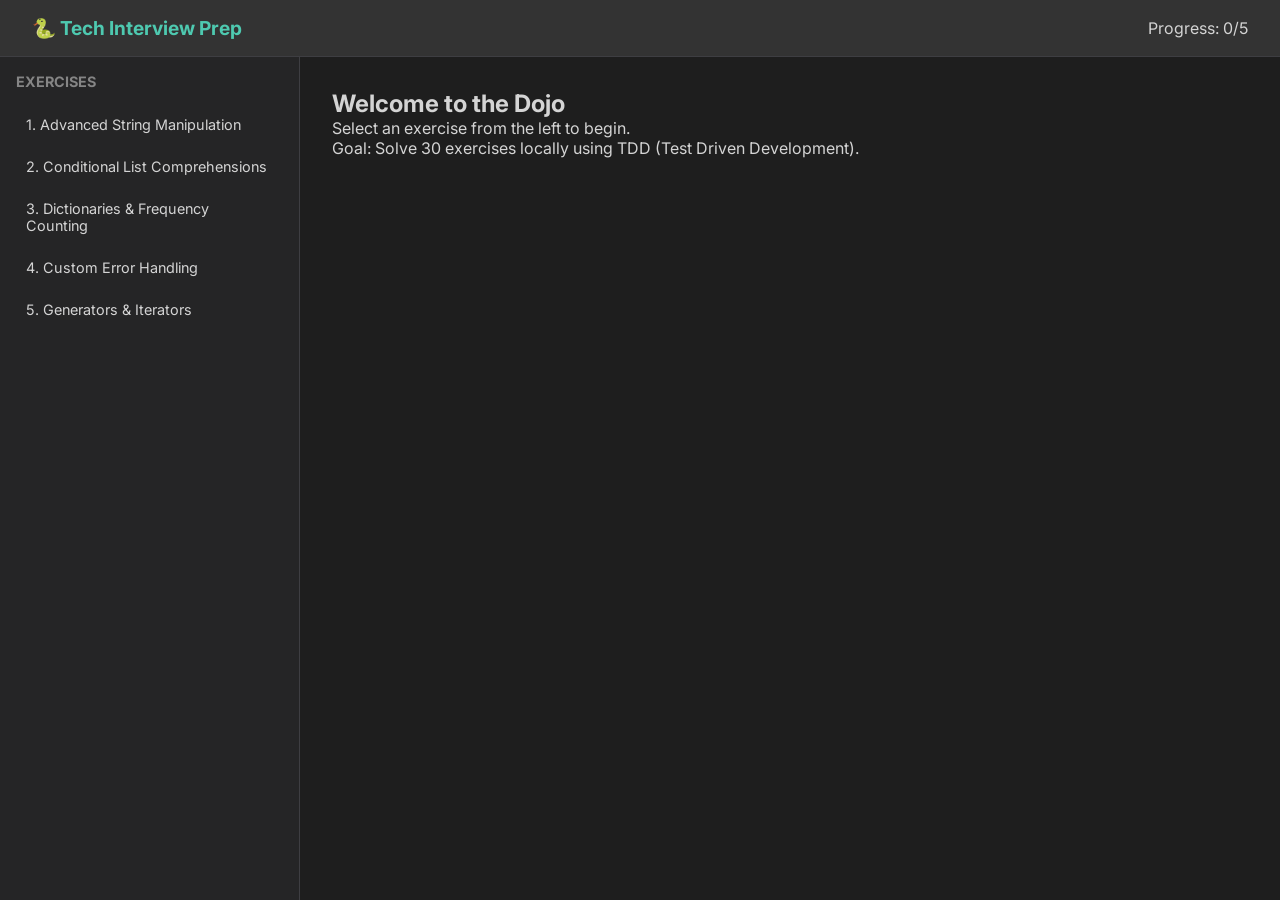
==== index.html @ a6ecaae4 "first excercise completed" ====
<!DOCTYPE html>
<html lang="en">

<head>
    <meta charset="UTF-8">
    <meta name="viewport" content="width=device-width, initial-scale=1.0">
    <title>Tech Interview Prep | Hiram's Dojo</title>
    <link rel="stylesheet" href="css/styles.css">
    <link
        href="https://fonts.googleapis.com/css2?family=JetBrains+Mono:wght@400;700&family=Inter:wght@400;600&display=swap"
        rel="stylesheet">
</head>

<body>

    <header>
        <div class="logo">🐍 Tech Interview Prep</div>
        <div class="progress-summary">
            Progress: <span id="global-progress">0/30</span>
        </div>
    </header>

    <main class="container">
        <!-- Sidebar: Exercise List -->
        <aside class="sidebar">
            <h3>Exercises</h3>
            <div id="exercise-list" class="exercise-list">
                <!-- Populated by JS -->
            </div>
        </aside>

        <!-- Main Content: Exercise Detail -->
        <section class="content-area">
            <div id="welcome-screen" class="active">
                <h1>Welcome to the Dojo</h1>
                <p>Select an exercise from the left to begin.</p>
                <p>Goal: Solve 30 exercises locally using TDD (Test Driven Development).</p>
            </div>

            <div id="exercise-detail" class="hidden">
                <div class="exercise-header">
                    <span class="badge" id="ex-category">Category</span>
                    <h2 id="ex-title">Exercise Title</h2>
                </div>

                <div class="description-box">
                    <h3>📝 Instructions</h3>
                    <p id="ex-description">Description here...</p>

                    <h3>💡 Hints</h3>
                    <ul id="ex-hints"></ul>
                </div>

                <div class="code-section">
                    <h3>🧪 Unit Tests (pytest)</h3>
                    <p>Copy this code into a file named <code>test_solution.py</code> in your local project folder.</p>
                    <div class="code-block-wrapper">
                        <button class="copy-btn" onclick="copyToClipboard('test-code')">Copy Tests</button>
                        <pre><code id="test-code"># Tests will appear here</code></pre>
                    </div>
                </div>

                <div class="solution-section">
                    <h3>✅ Your Final Solution</h3>
                    <p>Paste your final code here after passing all local tests to save your progress.</p>
                    <textarea id="user-solution" placeholder="# Paste your solution from main.py here..."></textarea>
                    <button class="save-btn" onclick="saveSolution()">Save Progress</button>
                    <span id="save-status" class="status-msg"></span>
                </div>
            </div>
        </section>
    </main>

    <script src="js/app.js"></script>
</body>

</html>
---- css/styles.css ----
:root {
    --bg-dark: #1e1e1e;
    --bg-sidebar: #252526;
    --accent: #007acc;
    --text-main: #d4d4d4;
    --text-muted: #858585;
    --border: #3e3e42;
    --success: #4ec9b0;
}

* {
    box-sizing: border-box;
    margin: 0;
    padding: 0;
}

body {
    font-family: 'Inter', sans-serif;
    background-color: var(--bg-dark);
    color: var(--text-main);
    height: 100vh;
    display: flex;
    flex-direction: column;
}

header {
    background-color: #333333;
    padding: 1rem 2rem;
    display: flex;
    justify-content: space-between;
    align-items: center;
    border-bottom: 1px solid var(--border);
}

.logo {
    font-weight: 700;
    font-size: 1.2rem;
    color: var(--success);
}

.container {
    display: flex;
    flex: 1;
    overflow: hidden;
}

/* Sidebar */
.sidebar {
    width: 300px;
    background-color: var(--bg-sidebar);
    border-right: 1px solid var(--border);
    overflow-y: auto;
    padding: 1rem;
}

.sidebar h3 {
    margin-bottom: 1rem;
    color: var(--text-muted);
    font-size: 0.9rem;
    text-transform: uppercase;
}

.exercise-item {
    padding: 10px;
    margin-bottom: 5px;
    cursor: pointer;
    border-radius: 4px;
    transition: background 0.2s;
    font-size: 0.9rem;
}

.exercise-item:hover {
    background-color: #2a2d2e;
}

.exercise-item.active {
    background-color: #37373d;
    border-left: 3px solid var(--accent);
}

.exercise-item.completed {
    color: var(--success);
}

.exercise-item.completed::after {
    content: ' ✓';
    float: right;
}

/* Content Area */
.content-area {
    flex: 1;
    padding: 2rem;
    overflow-y: auto;
}

.hidden {
    display: none;
}

.exercise-header {
    margin-bottom: 2rem;
}

.badge {
    background-color: var(--accent);
    color: white;
    padding: 4px 8px;
    border-radius: 4px;
    font-size: 0.8rem;
    text-transform: uppercase;
}

h2 {
    margin-top: 10px;
    font-size: 1.8rem;
}

.description-box {
    background-color: #2d2d30;
    padding: 1.5rem;
    border-radius: 8px;
    margin-bottom: 2rem;
    line-height: 1.6;
}

.code-section {
    margin-bottom: 2rem;
}

.code-block-wrapper {
    position: relative;
    background-color: #1e1e1e;
    border: 1px solid var(--border);
    border-radius: 4px;
    padding: 1rem;
    margin-top: 10px;
}

pre {
    font-family: 'JetBrains Mono', monospace;
    white-space: pre-wrap;
    color: #9cdcfe;
}

.copy-btn {
    position: absolute;
    top: 10px;
    right: 10px;
    background-color: #3c3c3c;
    border: 1px solid var(--border);
    color: white;
    padding: 5px 10px;
    cursor: pointer;
    font-size: 0.8rem;
    border-radius: 4px;
}

.copy-btn:hover {
    background-color: #4c4c4c;
}

/* Solution Input */
textarea {
    width: 100%;
    height: 200px;
    background-color: #1e1e1e;
    color: #d4d4d4;
    border: 1px solid var(--border);
    padding: 1rem;
    font-family: 'JetBrains Mono', monospace;
    resize: vertical;
    margin-top: 10px;
}

.save-btn {
    margin-top: 10px;
    background-color: var(--success);
    color: #1e1e1e;
    border: none;
    padding: 10px 20px;
    font-weight: bold;
    cursor: pointer;
    border-radius: 4px;
}

.save-btn:hover {
    opacity: 0.9;
}

.status-msg {
    margin-left: 10px;
    font-size: 0.9rem;
}
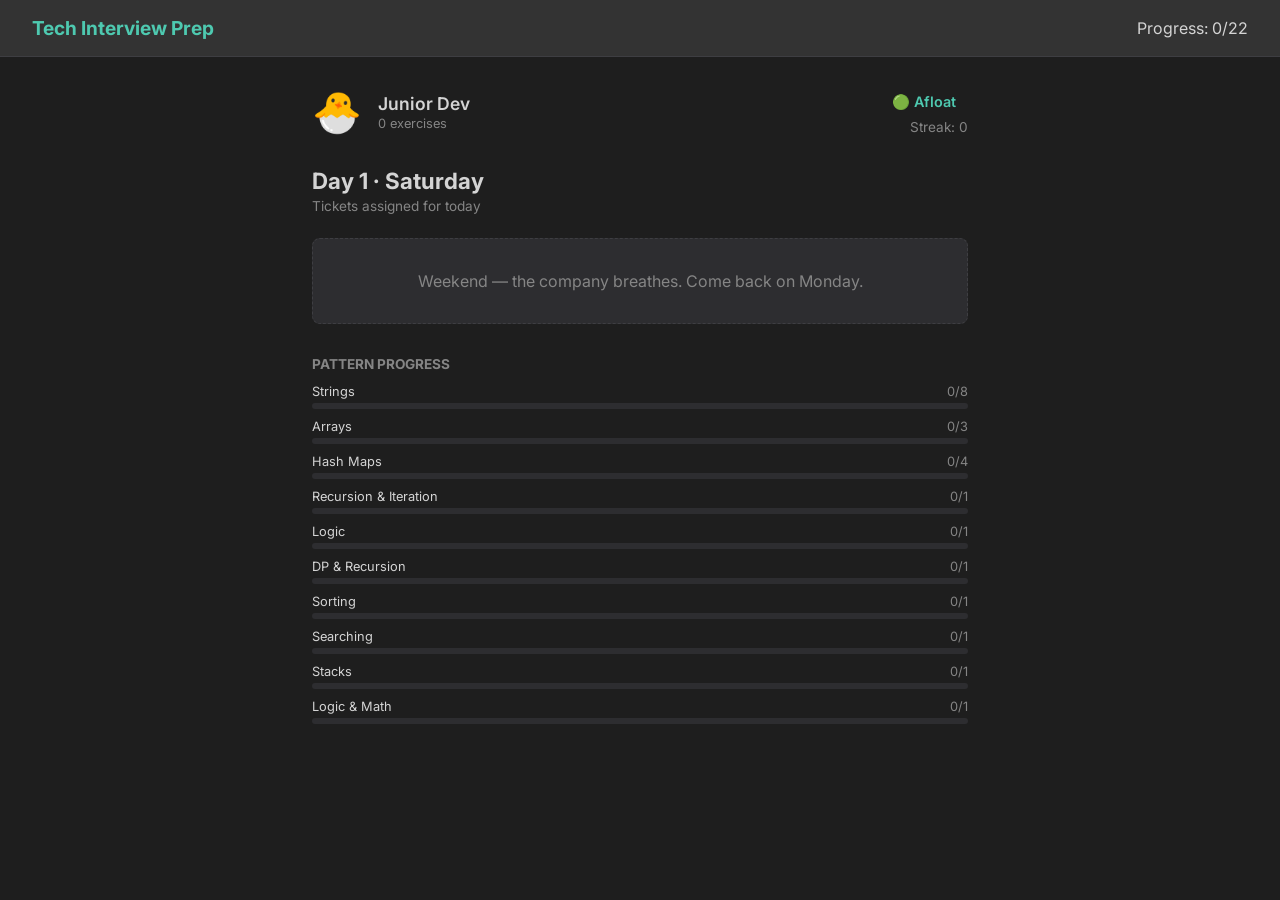
==== commit 1de9546d: "ahora es un trabajo" ====
--- a/index.html
+++ b/index.html
@@ -1,77 +1,121 @@
 <!DOCTYPE html>
 <html lang="en">
-
 <head>
     <meta charset="UTF-8">
     <meta name="viewport" content="width=device-width, initial-scale=1.0">
     <title>Tech Interview Prep | Hiram's Dojo</title>
     <link rel="stylesheet" href="css/styles.css">
-    <link
-        href="https://fonts.googleapis.com/css2?family=JetBrains+Mono:wght@400;700&family=Inter:wght@400;600&display=swap"
-        rel="stylesheet">
+    <link href="https://fonts.googleapis.com/css2?family=JetBrains+Mono:wght@400;700&family=Inter:wght@400;600&display=swap" rel="stylesheet">
 </head>
-
 <body>
 
     <header>
-        <div class="logo">🐍 Tech Interview Prep</div>
-        <div class="progress-summary">
-            Progress: <span id="global-progress">0/30</span>
+        <div class="logo">Tech Interview Prep</div>
+        <div class="header-right">
+            <div class="timer-display" id="timer-display" style="display:none">
+                <span class="timer-label">Timer</span>
+                <span id="timer-countdown">20:00</span>
+            </div>
+            <div class="progress-summary">
+                Progress: <span id="global-progress">0/22</span>
+            </div>
         </div>
     </header>
 
     <main class="container">
-        <!-- Sidebar: Exercise List -->
-        <aside class="sidebar">
-            <h3>Exercises</h3>
-            <div id="exercise-list" class="exercise-list">
-                <!-- Populated by JS -->
-            </div>
-        </aside>
-
-        <!-- Main Content: Exercise Detail -->
-        <section class="content-area">
-            <div id="welcome-screen" class="active">
-                <h1>Welcome to the Dojo</h1>
-                <p>Select an exercise from the left to begin.</p>
-                <p>Goal: Solve 30 exercises locally using TDD (Test Driven Development).</p>
+        <!-- Dashboard -->
+        <div id="dashboard" class="content-area hidden">
+            <div class="dashboard-top">
+                <div class="player-card">
+                    <span class="avatar-emoji" id="avatar-emoji"></span>
+                    <div class="player-info">
+                        <div class="player-title" id="player-title"></div>
+                        <div class="player-meta" id="player-exercises"></div>
+                    </div>
+                </div>
+                <div class="company-card">
+                    <div class="status-badge" id="company-status"></div>
+                    <div class="streak-display">Streak: <span id="streak-count">0</span></div>
+                </div>
             </div>
 
-            <div id="exercise-detail" class="hidden">
-                <div class="exercise-header">
+            <div class="day-section">
+                <h2>Day <span id="day-number">1</span> &middot; <span id="day-name">Monday</span></h2>
+                <p class="day-subtitle">Tickets assigned for today</p>
+            </div>
+
+            <div id="tickets-container"></div>
+
+            <div class="patterns-section">
+                <h3>Pattern Progress</h3>
+                <div id="pattern-progress"></div>
+            </div>
+        </div>
+
+        <!-- Welcome (hidden by default now) -->
+        <div id="welcome-screen" class="content-area hidden">
+            <h1>Welcome to the Dojo</h1>
+            <p>Select an exercise from the left to begin.</p>
+            <p>Complete all Entry exercises to unlock Junior, and all Junior to unlock Mid.</p>
+            <p class="goal">Goal: Write every solution by hand. No AI, no autocomplete.</p>
+        </div>
+
+        <!-- Exercise Detail -->
+        <div id="exercise-detail" class="content-area hidden">
+            <div class="exercise-header">
+                <div class="badge-row">
                     <span class="badge" id="ex-category">Category</span>
-                    <h2 id="ex-title">Exercise Title</h2>
+                    <span class="difficulty" id="ex-difficulty"></span>
+                    <span class="ticket-type-badge" id="ex-ticket-type"></span>
+                    <span class="ticket-id-badge" id="ex-ticket-id"></span>
                 </div>
-
-                <div class="description-box">
-                    <h3>📝 Instructions</h3>
-                    <p id="ex-description">Description here...</p>
-
-                    <h3>💡 Hints</h3>
-                    <ul id="ex-hints"></ul>
-                </div>
-
-                <div class="code-section">
-                    <h3>🧪 Unit Tests (pytest)</h3>
-                    <p>Copy this code into a file named <code>test_solution.py</code> in your local project folder.</p>
-                    <div class="code-block-wrapper">
-                        <button class="copy-btn" onclick="copyToClipboard('test-code')">Copy Tests</button>
-                        <pre><code id="test-code"># Tests will appear here</code></pre>
-                    </div>
-                </div>
-
-                <div class="solution-section">
-                    <h3>✅ Your Final Solution</h3>
-                    <p>Paste your final code here after passing all local tests to save your progress.</p>
-                    <textarea id="user-solution" placeholder="# Paste your solution from main.py here..."></textarea>
-                    <button class="save-btn" onclick="saveSolution()">Save Progress</button>
-                    <span id="save-status" class="status-msg"></span>
+                <h2 id="ex-title">Exercise Title</h2>
+                <div class="exercise-controls">
+                    <button id="whiteboard-toggle" class="ctrl-btn">Whiteboard Mode</button>
+                    <button id="timer-toggle" class="ctrl-btn">Start Timer</button>
+                    <button id="back-to-dashboard" class="ctrl-btn back-btn">&larr; Back to Dashboard</button>
                 </div>
             </div>
-        </section>
+
+            <div class="description-box">
+                <h3>Ticket Context</h3>
+                <p id="ex-description">Description here...</p>
+
+                <h3>Hints</h3>
+                <ul id="ex-hints"></ul>
+                <button id="reveal-hint-btn" class="hint-btn">Reveal Next Hint</button>
+            </div>
+
+            <div class="code-section" id="test-code-section">
+                <h3>Unit Tests (pytest)</h3>
+                <p>Copy this code into <code>test_solution.py</code>, then run <code>python -m pytest</code> to test your solution.</p>
+                <div class="code-block-wrapper">
+                    <button id="copy-btn" class="copy-btn">Copy Tests</button>
+                    <pre><code id="test-code"># Tests will appear here</code></pre>
+                </div>
+            </div>
+
+            <div class="solution-section">
+                <h3>Your Solution</h3>
+                <textarea id="user-solution" placeholder="Write your Python solution here..."></textarea>
+                <div class="save-row">
+                    <button id="save-btn" class="save-btn">Save Progress</button>
+                    <span id="save-status" class="status-msg"></span>
+                    <button id="show-reference-btn" class="ref-btn hidden">Show Reference Solution</button>
+                </div>
+            </div>
+
+            <div id="model-solution-section" class="model-solution hidden">
+                <h3>Reference Solution</h3>
+                <pre><code id="model-solution-content"></code></pre>
+            </div>
+        </div>
     </main>
 
+    <script src="js/state.js"></script>
+    <script src="js/data.js"></script>
+    <script src="js/scheduler.js"></script>
+    <script src="js/dashboard.js"></script>
     <script src="js/app.js"></script>
 </body>
-
-</html>+</html>
--- a/css/styles.css
+++ b/css/styles.css
@@ -6,6 +6,11 @@
     --text-muted: #858585;
     --border: #3e3e42;
     --success: #4ec9b0;
+    --orange: #ce9178;
+    --gold: #d4a017;
+    --red: #f44747;
+    --yellow: #d4a017;
+    --green: #4ec9b0;
 }
 
 * {
@@ -30,6 +35,7 @@
     justify-content: space-between;
     align-items: center;
     border-bottom: 1px solid var(--border);
+    flex-shrink: 0;
 }
 
 .logo {
@@ -38,94 +44,501 @@
     color: var(--success);
 }
 
+.header-right {
+    display: flex;
+    align-items: center;
+    gap: 1.5rem;
+}
+
+.timer-display {
+    background: #2d2d30;
+    padding: 6px 14px;
+    border-radius: 4px;
+    font-family: 'JetBrains Mono', monospace;
+    font-size: 1rem;
+    border: 1px solid var(--border);
+}
+
+.timer-display.expired {
+    border-color: var(--red);
+    color: var(--red);
+    animation: pulse 1s infinite;
+}
+
+@keyframes pulse {
+    50% { opacity: 0.6; }
+}
+
+.timer-label {
+    color: var(--text-muted);
+    margin-right: 6px;
+}
+
 .container {
     display: flex;
     flex: 1;
     overflow: hidden;
 }
 
-/* Sidebar */
-.sidebar {
-    width: 300px;
-    background-color: var(--bg-sidebar);
-    border-right: 1px solid var(--border);
-    overflow-y: auto;
-    padding: 1rem;
-}
-
-.sidebar h3 {
-    margin-bottom: 1rem;
-    color: var(--text-muted);
-    font-size: 0.9rem;
-    text-transform: uppercase;
-}
-
-.exercise-item {
-    padding: 10px;
-    margin-bottom: 5px;
-    cursor: pointer;
-    border-radius: 4px;
-    transition: background 0.2s;
-    font-size: 0.9rem;
-}
-
-.exercise-item:hover {
-    background-color: #2a2d2e;
-}
-
-.exercise-item.active {
-    background-color: #37373d;
-    border-left: 3px solid var(--accent);
-}
-
-.exercise-item.completed {
-    color: var(--success);
-}
-
-.exercise-item.completed::after {
-    content: ' ✓';
-    float: right;
-}
-
-/* Content Area */
+/* ===== CONTENT AREA ===== */
 .content-area {
     flex: 1;
     padding: 2rem;
     overflow-y: auto;
+    width: 100%;
 }
 
 .hidden {
-    display: none;
-}
-
+    display: none !important;
+}
+
+/* ===== DASHBOARD ===== */
+#dashboard {
+    max-width: 720px;
+    margin: 0 auto;
+}
+
+.dashboard-top {
+    display: flex;
+    justify-content: space-between;
+    align-items: center;
+    gap: 1rem;
+    margin-bottom: 2rem;
+    flex-wrap: wrap;
+}
+
+.player-card {
+    display: flex;
+    align-items: center;
+    gap: 1rem;
+}
+
+.avatar-emoji {
+    font-size: 2.5rem;
+    line-height: 1;
+}
+
+.player-title {
+    font-weight: 600;
+    font-size: 1.1rem;
+}
+
+.player-meta {
+    font-size: 0.8rem;
+    color: var(--text-muted);
+    margin-top: 2px;
+}
+
+.company-card {
+    text-align: right;
+}
+
+.status-badge {
+    font-size: 0.9rem;
+    font-weight: 600;
+    padding: 4px 12px;
+    border-radius: 4px;
+}
+
+.status-badge.status-afloat { color: var(--green); }
+.status-badge.status-risk { color: var(--yellow); }
+.status-badge.status-crisis { color: var(--red); }
+
+.streak-display {
+    font-size: 0.85rem;
+    color: var(--text-muted);
+    margin-top: 4px;
+}
+
+.day-section {
+    margin-bottom: 1.5rem;
+}
+
+.day-section h2 {
+    font-size: 1.4rem;
+    margin: 0;
+}
+
+.day-subtitle {
+    font-size: 0.85rem;
+    color: var(--text-muted);
+    margin-top: 4px;
+}
+
+/* ===== TICKET CARDS ===== */
+#tickets-container {
+    display: flex;
+    flex-direction: column;
+    gap: 1rem;
+    margin-bottom: 2rem;
+}
+
+.ticket-card {
+    background: #2d2d30;
+    border: 1px solid var(--border);
+    border-radius: 8px;
+    padding: 1.25rem;
+    transition: border-color 0.15s;
+}
+
+.ticket-card:hover {
+    border-color: #555;
+}
+
+.ticket-card.completed {
+    opacity: 0.6;
+    border-color: var(--green);
+}
+
+.ticket-header {
+    display: flex;
+    align-items: center;
+    gap: 10px;
+    margin-bottom: 8px;
+}
+
+.ticket-id {
+    font-family: 'JetBrains Mono', monospace;
+    font-size: 0.75rem;
+    color: var(--text-muted);
+    background: #1e1e1e;
+    padding: 2px 8px;
+    border-radius: 3px;
+}
+
+.ticket-type {
+    font-size: 0.7rem;
+    font-weight: 600;
+    text-transform: uppercase;
+    padding: 2px 8px;
+    border-radius: 3px;
+}
+
+.ticket-type.review {
+    background: rgba(78, 201, 176, 0.2);
+    color: var(--success);
+}
+
+.ticket-type.new {
+    background: rgba(0, 122, 204, 0.2);
+    color: var(--accent);
+}
+
+.ticket-estimate {
+    font-size: 0.75rem;
+    color: var(--text-muted);
+    margin-left: auto;
+}
+
+.ticket-title {
+    font-size: 1.1rem;
+    margin-bottom: 6px;
+}
+
+.ticket-context {
+    font-size: 0.85rem;
+    color: var(--text-muted);
+    line-height: 1.5;
+    margin-bottom: 12px;
+}
+
+.ticket-meta {
+    display: flex;
+    align-items: center;
+    gap: 8px;
+    margin-bottom: 12px;
+}
+
+.pattern-badge {
+    font-size: 0.7rem;
+    background: #1e1e1e;
+    border: 1px solid var(--border);
+    padding: 2px 8px;
+    border-radius: 3px;
+    color: var(--text-muted);
+    font-family: 'JetBrains Mono', monospace;
+}
+
+.ticket-status {
+    font-size: 0.75rem;
+    font-weight: 600;
+}
+
+.ticket-status.pending { color: var(--text-muted); }
+.ticket-status.done { color: var(--success); }
+
+.start-ticket-btn {
+    background: var(--accent);
+    color: white;
+    border: none;
+    padding: 8px 20px;
+    border-radius: 4px;
+    font-weight: 600;
+    font-size: 0.85rem;
+    cursor: pointer;
+    transition: opacity 0.15s;
+}
+
+.start-ticket-btn:hover {
+    opacity: 0.9;
+}
+
+.start-ticket-btn:disabled {
+    background: #3c3c3c;
+    color: var(--text-muted);
+    cursor: default;
+    opacity: 1;
+}
+
+/* ===== PATTERN PROGRESS ===== */
+.patterns-section {
+    margin-top: 1.5rem;
+}
+
+.patterns-section h3 {
+    font-size: 0.85rem;
+    color: var(--text-muted);
+    text-transform: uppercase;
+    margin-bottom: 12px;
+}
+
+.pattern-bar {
+    margin-bottom: 10px;
+}
+
+.pattern-row {
+    display: flex;
+    justify-content: space-between;
+    font-size: 0.8rem;
+    margin-bottom: 4px;
+}
+
+.pattern-name {
+    color: var(--text-main);
+}
+
+.pattern-count {
+    color: var(--text-muted);
+}
+
+.pattern-track {
+    height: 6px;
+    background: #2d2d30;
+    border-radius: 3px;
+    overflow: hidden;
+}
+
+.pattern-fill {
+    height: 100%;
+    background: var(--accent);
+    border-radius: 3px;
+    transition: width 0.3s;
+}
+
+/* ===== WEEKEND / EMPTY ===== */
+.weekend-msg {
+    text-align: center;
+    padding: 2rem;
+    color: var(--text-muted);
+    font-size: 1rem;
+    background: #2d2d30;
+    border-radius: 8px;
+    border: 1px dashed var(--border);
+}
+
+/* ===== WELCOME ===== */
+#welcome-screen h1 {
+    font-size: 2rem;
+    margin-bottom: 1rem;
+    color: var(--success);
+}
+
+#welcome-screen p {
+    font-size: 1rem;
+    margin-bottom: 0.5rem;
+    line-height: 1.6;
+}
+
+#welcome-screen .goal {
+    color: var(--orange);
+    font-style: italic;
+    margin-top: 1rem;
+}
+
+/* ===== EXERCISE HEADER ===== */
 .exercise-header {
-    margin-bottom: 2rem;
+    margin-bottom: 1.5rem;
+}
+
+.badge-row {
+    display: flex;
+    align-items: center;
+    gap: 8px;
+    flex-wrap: wrap;
 }
 
 .badge {
     background-color: var(--accent);
     color: white;
-    padding: 4px 8px;
-    border-radius: 4px;
+    padding: 4px 10px;
+    border-radius: 4px;
+    font-size: 0.75rem;
+    text-transform: uppercase;
+    font-weight: 600;
+}
+
+.ticket-type-badge {
+    font-size: 0.7rem;
+    font-weight: 600;
+    text-transform: uppercase;
+    padding: 3px 8px;
+    border-radius: 3px;
+}
+
+.ticket-type-badge.review {
+    background: rgba(78, 201, 176, 0.2);
+    color: var(--success);
+}
+
+.ticket-type-badge.new {
+    background: rgba(0, 122, 204, 0.2);
+    color: var(--accent);
+}
+
+.ticket-id-badge {
+    font-family: 'JetBrains Mono', monospace;
+    font-size: 0.7rem;
+    background: #1e1e1e;
+    border: 1px solid var(--border);
+    padding: 3px 8px;
+    border-radius: 3px;
+    color: var(--text-muted);
+}
+
+.difficulty {
     font-size: 0.8rem;
-    text-transform: uppercase;
-}
+    padding: 3px 8px;
+    border-radius: 4px;
+}
+
+.difficulty.level-entry { color: var(--success); }
+.difficulty.level-junior { color: var(--accent); }
+.difficulty.level-mid { color: var(--orange); }
 
 h2 {
     margin-top: 10px;
-    font-size: 1.8rem;
-}
-
+    font-size: 1.6rem;
+}
+
+.exercise-controls {
+    display: flex;
+    gap: 8px;
+    margin-top: 12px;
+    flex-wrap: wrap;
+}
+
+.ctrl-btn {
+    background: #3c3c3c;
+    border: 1px solid var(--border);
+    color: var(--text-main);
+    padding: 6px 14px;
+    cursor: pointer;
+    font-size: 0.8rem;
+    border-radius: 4px;
+    transition: background 0.15s;
+}
+
+.ctrl-btn:hover {
+    background: #4c4c4c;
+}
+
+.ctrl-btn.active {
+    background: #c94c4c;
+    border-color: var(--red);
+}
+
+.back-btn {
+    margin-left: auto;
+    background: transparent;
+    border-color: var(--text-muted);
+    color: var(--text-muted);
+}
+
+.back-btn:hover {
+    background: #2d2d30;
+    color: var(--text-main);
+}
+
+/* ===== DESCRIPTION BOX ===== */
 .description-box {
     background-color: #2d2d30;
     padding: 1.5rem;
     border-radius: 8px;
-    margin-bottom: 2rem;
+    margin-bottom: 1.5rem;
     line-height: 1.6;
 }
 
+.description-box h3 {
+    color: var(--text-muted);
+    font-size: 0.85rem;
+    text-transform: uppercase;
+    margin-bottom: 8px;
+    margin-top: 16px;
+}
+
+.description-box h3:first-child {
+    margin-top: 0;
+}
+
+.description-box ul {
+    padding-left: 1.2rem;
+}
+
+.description-box ul li {
+    margin-bottom: 4px;
+    font-size: 0.9rem;
+}
+
+.hint-btn {
+    display: none;
+    margin-top: 8px;
+    background: transparent;
+    border: 1px dashed var(--border);
+    color: var(--accent);
+    padding: 6px 14px;
+    cursor: pointer;
+    font-size: 0.8rem;
+    border-radius: 4px;
+}
+
+.hint-btn:hover {
+    background: rgba(0, 122, 204, 0.1);
+}
+
+/* ===== CODE SECTION ===== */
 .code-section {
-    margin-bottom: 2rem;
+    margin-bottom: 1.5rem;
+}
+
+.code-section h3 {
+    color: var(--text-muted);
+    font-size: 0.85rem;
+    text-transform: uppercase;
+    margin-bottom: 8px;
+}
+
+.code-section p {
+    font-size: 0.85rem;
+    color: var(--text-muted);
+    margin-bottom: 8px;
+}
+
+.code-section code {
+    background: #2d2d30;
+    padding: 2px 6px;
+    border-radius: 3px;
+    font-family: 'JetBrains Mono', monospace;
+    font-size: 0.85rem;
 }
 
 .code-block-wrapper {
@@ -134,13 +547,14 @@
     border: 1px solid var(--border);
     border-radius: 4px;
     padding: 1rem;
-    margin-top: 10px;
 }
 
 pre {
     font-family: 'JetBrains Mono', monospace;
     white-space: pre-wrap;
     color: #9cdcfe;
+    font-size: 0.85rem;
+    line-height: 1.5;
 }
 
 .copy-btn {
@@ -152,7 +566,7 @@
     color: white;
     padding: 5px 10px;
     cursor: pointer;
-    font-size: 0.8rem;
+    font-size: 0.75rem;
     border-radius: 4px;
 }
 
@@ -160,28 +574,56 @@
     background-color: #4c4c4c;
 }
 
-/* Solution Input */
+/* ===== SOLUTION ===== */
+.solution-section {
+    margin-bottom: 1.5rem;
+}
+
+.solution-section h3 {
+    color: var(--text-muted);
+    font-size: 0.85rem;
+    text-transform: uppercase;
+    margin-bottom: 8px;
+}
+
 textarea {
     width: 100%;
-    height: 200px;
+    min-height: 220px;
     background-color: #1e1e1e;
     color: #d4d4d4;
     border: 1px solid var(--border);
     padding: 1rem;
     font-family: 'JetBrains Mono', monospace;
+    font-size: 0.85rem;
+    line-height: 1.5;
     resize: vertical;
+    border-radius: 4px;
+    outline: none;
+    transition: border-color 0.15s;
+}
+
+textarea:focus {
+    border-color: var(--accent);
+}
+
+.save-row {
+    display: flex;
+    align-items: center;
+    gap: 12px;
     margin-top: 10px;
+    flex-wrap: wrap;
 }
 
 .save-btn {
-    margin-top: 10px;
     background-color: var(--success);
     color: #1e1e1e;
     border: none;
-    padding: 10px 20px;
-    font-weight: bold;
+    padding: 10px 24px;
+    font-weight: 600;
     cursor: pointer;
     border-radius: 4px;
+    font-size: 0.85rem;
+    transition: opacity 0.15s;
 }
 
 .save-btn:hover {
@@ -189,6 +631,62 @@
 }
 
 .status-msg {
-    margin-left: 10px;
-    font-size: 0.9rem;
-}+    font-size: 0.85rem;
+    color: var(--success);
+}
+
+.ref-btn {
+    background: transparent;
+    border: 1px dashed var(--gold);
+    color: var(--gold);
+    padding: 8px 16px;
+    cursor: pointer;
+    font-size: 0.8rem;
+    border-radius: 4px;
+}
+
+.ref-btn:hover {
+    background: rgba(212, 160, 23, 0.1);
+}
+
+/* ===== MODEL SOLUTION ===== */
+.model-solution {
+    background-color: #2d2d30;
+    padding: 1.5rem;
+    border-radius: 8px;
+    border-left: 3px solid var(--gold);
+    margin-bottom: 1.5rem;
+}
+
+.model-solution h3 {
+    color: var(--gold);
+    font-size: 0.85rem;
+    text-transform: uppercase;
+    margin-bottom: 10px;
+}
+
+.model-solution pre {
+    background: #1e1e1e;
+    padding: 1rem;
+    border-radius: 4px;
+    border: 1px solid var(--border);
+}
+
+.model-solution code {
+    color: #ce9178;
+}
+
+/* ===== WHITEBOARD ===== */
+#exercise-detail.whiteboard #test-code-section {
+    display: none;
+}
+
+#exercise-detail.whiteboard textarea {
+    min-height: 350px;
+    background-color: #1a1a1a;
+    border-color: #555;
+}
+
+#exercise-detail.whiteboard .description-box {
+    border: 1px solid #555;
+}
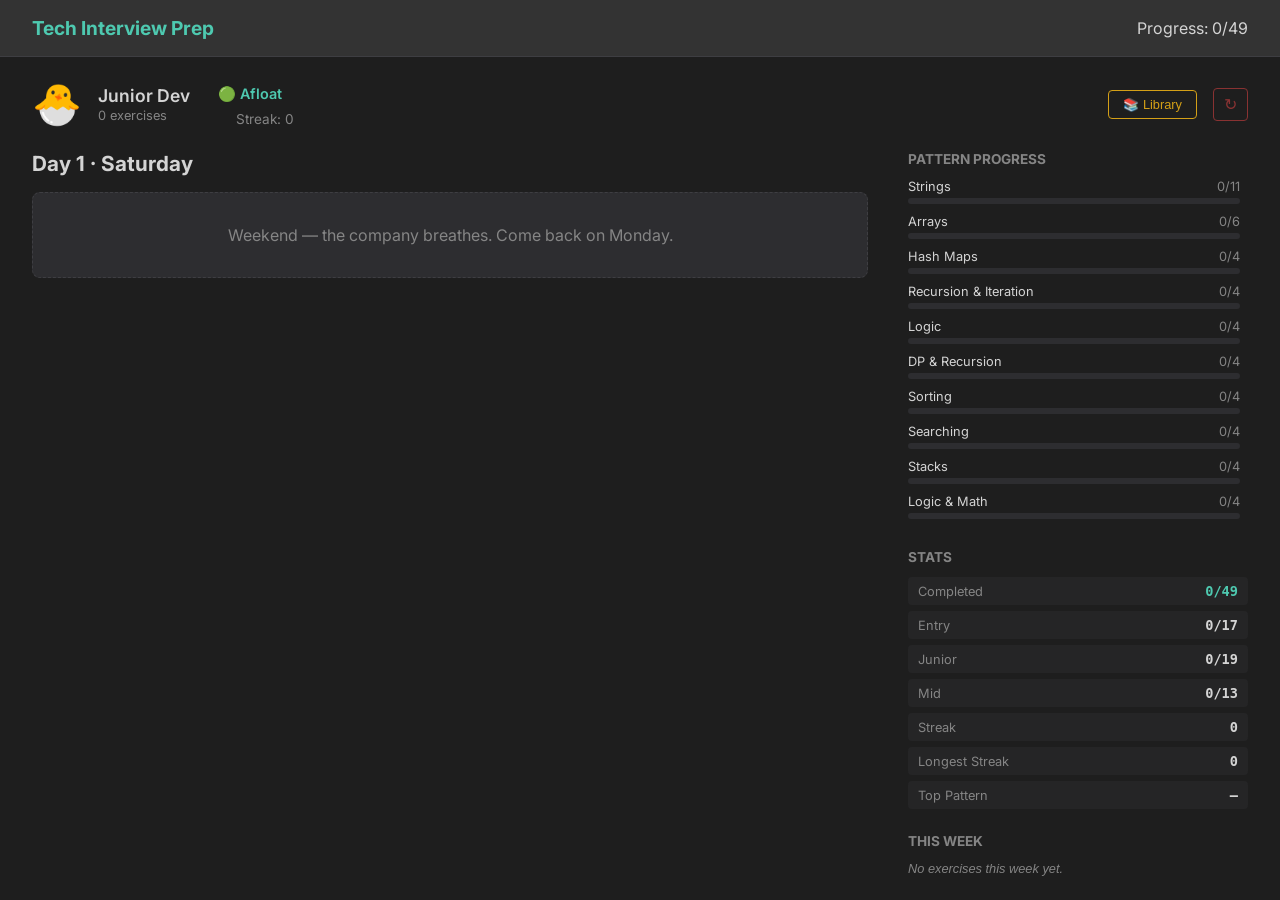
==== commit 6535a6d1: "mejoras" ====
--- a/index.html
+++ b/index.html
@@ -17,7 +17,7 @@
                 <span id="timer-countdown">20:00</span>
             </div>
             <div class="progress-summary">
-                Progress: <span id="global-progress">0/22</span>
+                Progress: <span id="global-progress">0/49</span>
             </div>
         </div>
     </header>
@@ -37,19 +37,47 @@
                     <div class="status-badge" id="company-status"></div>
                     <div class="streak-display">Streak: <span id="streak-count">0</span></div>
                 </div>
+                <button id="library-btn" class="ctrl-btn">&#x1F4DA; Library</button>
+                <button id="reset-btn" class="ctrl-btn reset-btn" title="Reset all progress">&#x21BB;</button>
             </div>
 
-            <div class="day-section">
-                <h2>Day <span id="day-number">1</span> &middot; <span id="day-name">Monday</span></h2>
-                <p class="day-subtitle">Tickets assigned for today</p>
+            <div class="dashboard-body">
+                <div class="dashboard-col-left">
+                    <div class="day-section">
+                        <h2>Day <span id="day-number">1</span> &middot; <span id="day-name">Monday</span></h2>
+                    </div>
+                    <div id="tickets-container"></div>
+                </div>
+                <div class="dashboard-col-right">
+                    <h3 class="section-title">Pattern Progress</h3>
+                    <div id="pattern-progress"></div>
+                    <h3 class="section-title section-title-stats">Stats</h3>
+                    <div id="stats-container"></div>
+                    <h3 class="section-title section-title-week">This Week</h3>
+                    <div id="weekly-stats"></div>
+                </div>
             </div>
+        </div>
 
-            <div id="tickets-container"></div>
-
-            <div class="patterns-section">
-                <h3>Pattern Progress</h3>
-                <div id="pattern-progress"></div>
+        <!-- Library -->
+        <div id="library" class="content-area hidden">
+            <div class="library-header">
+                <h2>Exercise Library</h2>
+                <button id="back-to-dashboard-from-lib" class="ctrl-btn back-btn">&larr; Dashboard</button>
             </div>
+            <div class="library-toolbar">
+                <input type="text" id="lib-search" placeholder="Search exercises..." class="search-input">
+                <select id="lib-level-filter" class="filter-select">
+                    <option value="all">All Levels</option>
+                    <option value="entry">Entry</option>
+                    <option value="junior">Junior</option>
+                    <option value="mid">Mid</option>
+                </select>
+                <select id="lib-pattern-filter" class="filter-select">
+                    <option value="all">All Patterns</option>
+                </select>
+            </div>
+            <div id="library-grid"></div>
         </div>
 
         <!-- Welcome (hidden by default now) -->
@@ -73,17 +101,20 @@
                 <div class="exercise-controls">
                     <button id="whiteboard-toggle" class="ctrl-btn">Whiteboard Mode</button>
                     <button id="timer-toggle" class="ctrl-btn">Start Timer</button>
-                    <button id="back-to-dashboard" class="ctrl-btn back-btn">&larr; Back to Dashboard</button>
+                    <button id="back-btn" class="ctrl-btn back-btn">&larr; Back</button>
                 </div>
             </div>
 
             <div class="description-box">
-                <h3>Ticket Context</h3>
+                <h3 id="ex-context-label">Ticket Context</h3>
                 <p id="ex-description">Description here...</p>
 
                 <h3>Hints</h3>
                 <ul id="ex-hints"></ul>
                 <button id="reveal-hint-btn" class="hint-btn">Reveal Next Hint</button>
+
+                <h3>Edge Cases to Consider</h3>
+                <ul id="ex-edge-cases"></ul>
             </div>
 
             <div class="code-section" id="test-code-section">
@@ -101,6 +132,7 @@
                 <div class="save-row">
                     <button id="save-btn" class="save-btn">Save Progress</button>
                     <span id="save-status" class="status-msg"></span>
+                    <span id="complexity-badge" class="complexity-badge hidden"></span>
                     <button id="show-reference-btn" class="ref-btn hidden">Show Reference Solution</button>
                 </div>
             </div>
--- a/css/styles.css
+++ b/css/styles.css
@@ -83,10 +83,17 @@
 /* ===== CONTENT AREA ===== */
 .content-area {
     flex: 1;
-    padding: 2rem;
-    overflow-y: auto;
     width: 100%;
-}
+    display: flex;
+    flex-direction: column;
+    min-height: 0;
+}
+
+/* ===== SCROLLBAR ===== */
+::-webkit-scrollbar { width: 8px; }
+::-webkit-scrollbar-track { background: transparent; }
+::-webkit-scrollbar-thumb { background: #3e3e42; border-radius: 4px; }
+::-webkit-scrollbar-thumb:hover { background: #555; }
 
 .hidden {
     display: none !important;
@@ -94,8 +101,10 @@
 
 /* ===== DASHBOARD ===== */
 #dashboard {
-    max-width: 720px;
-    margin: 0 auto;
+    display: flex;
+    flex-direction: column;
+    height: 100%;
+    padding: 1.5rem 2rem;
 }
 
 .dashboard-top {
@@ -103,8 +112,8 @@
     justify-content: space-between;
     align-items: center;
     gap: 1rem;
-    margin-bottom: 2rem;
-    flex-wrap: wrap;
+    margin-bottom: 1.5rem;
+    flex-shrink: 0;
 }
 
 .player-card {
@@ -150,12 +159,41 @@
     margin-top: 4px;
 }
 
+.dashboard-body {
+    display: flex;
+    gap: 2rem;
+    flex: 1;
+    min-height: 0;
+}
+
+.dashboard-col-left {
+    flex: 1;
+    display: flex;
+    flex-direction: column;
+    min-width: 0;
+}
+
+.dashboard-col-right {
+    width: 340px;
+    flex-shrink: 0;
+    display: flex;
+    flex-direction: column;
+}
+
+.section-title {
+    font-size: 0.85rem;
+    color: var(--text-muted);
+    text-transform: uppercase;
+    margin-bottom: 12px;
+}
+
 .day-section {
-    margin-bottom: 1.5rem;
+    margin-bottom: 1rem;
+    flex-shrink: 0;
 }
 
 .day-section h2 {
-    font-size: 1.4rem;
+    font-size: 1.3rem;
     margin: 0;
 }
 
@@ -170,7 +208,9 @@
     display: flex;
     flex-direction: column;
     gap: 1rem;
-    margin-bottom: 2rem;
+    overflow-y: auto;
+    flex: 1;
+    padding-right: 0.5rem;
 }
 
 .ticket-card {
@@ -291,15 +331,10 @@
 }
 
 /* ===== PATTERN PROGRESS ===== */
-.patterns-section {
-    margin-top: 1.5rem;
-}
-
-.patterns-section h3 {
-    font-size: 0.85rem;
-    color: var(--text-muted);
-    text-transform: uppercase;
-    margin-bottom: 12px;
+#pattern-progress {
+    overflow-y: auto;
+    flex: 1;
+    padding-right: 0.5rem;
 }
 
 .pattern-bar {
@@ -347,6 +382,10 @@
 }
 
 /* ===== WELCOME ===== */
+#welcome-screen {
+    padding: 2rem;
+}
+
 #welcome-screen h1 {
     font-size: 2rem;
     margin-bottom: 1rem;
@@ -366,6 +405,11 @@
 }
 
 /* ===== EXERCISE HEADER ===== */
+#exercise-detail {
+    padding: 1.5rem 2rem;
+    overflow-y: auto;
+}
+
 .exercise-header {
     margin-bottom: 1.5rem;
 }
@@ -690,3 +734,309 @@
 #exercise-detail.whiteboard .description-box {
     border: 1px solid #555;
 }
+
+/* ===== LIBRARY ===== */
+#library {
+    padding: 1.5rem 2rem;
+    display: flex;
+    flex-direction: column;
+    min-height: 0;
+}
+
+.library-header {
+    display: flex;
+    justify-content: space-between;
+    align-items: center;
+    margin-bottom: 1rem;
+    flex-wrap: wrap;
+    gap: 1rem;
+    flex-shrink: 0;
+}
+
+.library-header h2 {
+    margin: 0;
+}
+
+#library-grid {
+    display: grid;
+    grid-template-columns: repeat(auto-fill, minmax(280px, 1fr));
+    gap: 1rem;
+    overflow-y: auto;
+    flex: 1;
+    padding-right: 0.5rem;
+}
+
+.library-card {
+    background: #2d2d30;
+    border: 1px solid var(--border);
+    border-radius: 8px;
+    padding: 1rem;
+    cursor: pointer;
+    transition: border-color 0.15s, transform 0.15s;
+    display: flex;
+    flex-direction: column;
+}
+
+.library-card:hover {
+    border-color: #555;
+    transform: translateY(-2px);
+}
+
+.library-card.locked {
+    opacity: 0.45;
+    cursor: not-allowed;
+}
+
+.library-card.locked:hover {
+    transform: none;
+    border-color: var(--border);
+}
+
+.library-card.completed {
+    border-left: 3px solid var(--success);
+}
+
+.lib-card-top {
+    display: flex;
+    justify-content: space-between;
+    align-items: center;
+    margin-bottom: 8px;
+}
+
+.lib-badge {
+    font-size: 0.65rem;
+    font-weight: 600;
+    text-transform: uppercase;
+    padding: 2px 8px;
+    border-radius: 3px;
+}
+
+.lib-badge.level-entry { background: rgba(78, 201, 176, 0.2); color: var(--success); }
+.lib-badge.level-junior { background: rgba(0, 122, 204, 0.2); color: var(--accent); }
+.lib-badge.level-mid { background: rgba(206, 145, 120, 0.2); color: var(--orange); }
+
+.lib-stars {
+    font-size: 0.7rem;
+    color: var(--gold);
+}
+
+.lib-card-body {
+    flex: 1;
+}
+
+.lib-card-body h3 {
+    font-size: 0.95rem;
+    margin-bottom: 4px;
+}
+
+.lib-card-body p {
+    font-size: 0.8rem;
+    color: var(--text-muted);
+    line-height: 1.5;
+}
+
+.lib-card-footer {
+    display: flex;
+    justify-content: space-between;
+    align-items: center;
+    margin-top: 10px;
+    padding-top: 8px;
+    border-top: 1px solid var(--border);
+}
+
+.lib-pattern {
+    font-size: 0.65rem;
+    font-family: 'JetBrains Mono', monospace;
+    color: var(--text-muted);
+}
+
+.lib-status {
+    font-size: 0.7rem;
+    font-weight: 600;
+    padding: 2px 8px;
+    border-radius: 3px;
+}
+
+.lib-status.available {
+    background: rgba(0, 122, 204, 0.2);
+    color: var(--accent);
+}
+
+.lib-status.completed {
+    background: rgba(78, 201, 176, 0.2);
+    color: var(--success);
+}
+
+.lib-status.locked {
+    background: rgba(133, 133, 133, 0.15);
+    color: var(--text-muted);
+}
+
+/* ===== LIBRARY BUTTON (dashboard) ===== */
+#library-btn {
+    margin-left: auto;
+    background: transparent;
+    border-color: var(--gold);
+    color: var(--gold);
+}
+
+#library-btn:hover {
+    background: rgba(212, 160, 23, 0.1);
+}
+
+/* ===== HIDE TICKET BADGES WHEN NOT ACTIVE ===== */
+.ticket-type-badge.hidden-badge,
+.ticket-id-badge.hidden-badge {
+    display: none !important;
+}
+
+/* ===== RESET BUTTON ===== */
+.reset-btn {
+    background: transparent !important;
+    border-color: var(--red) !important;
+    color: var(--red) !important;
+    font-size: 1rem !important;
+    padding: 6px 10px !important;
+    opacity: 0.5;
+    transition: opacity 0.15s;
+}
+
+.reset-btn:hover {
+    opacity: 1 !important;
+    background: rgba(244, 71, 71, 0.1) !important;
+}
+
+/* ===== FADE TRANSITIONS ===== */
+.content-area {
+    transition: opacity 0.2s ease;
+}
+
+/* ===== LIBRARY TOOLBAR ===== */
+.library-toolbar {
+    display: flex;
+    gap: 0.75rem;
+    margin-bottom: 1rem;
+    flex-shrink: 0;
+    flex-wrap: wrap;
+}
+
+.search-input {
+    flex: 1;
+    min-width: 180px;
+    background: #1e1e1e;
+    border: 1px solid var(--border);
+    color: var(--text-main);
+    padding: 8px 12px;
+    border-radius: 4px;
+    font-family: 'Inter', sans-serif;
+    font-size: 0.85rem;
+    outline: none;
+    transition: border-color 0.15s;
+}
+
+.search-input:focus {
+    border-color: var(--accent);
+}
+
+.search-input::placeholder {
+    color: var(--text-muted);
+}
+
+.filter-select {
+    background: #1e1e1e;
+    border: 1px solid var(--border);
+    color: var(--text-main);
+    padding: 8px 12px;
+    border-radius: 4px;
+    font-family: 'Inter', sans-serif;
+    font-size: 0.85rem;
+    outline: none;
+    cursor: pointer;
+    transition: border-color 0.15s;
+}
+
+.filter-select:focus {
+    border-color: var(--accent);
+}
+
+/* ===== STATS ===== */
+#stats-container {
+    display: flex;
+    flex-direction: column;
+    gap: 6px;
+}
+
+.stat-row {
+    display: flex;
+    justify-content: space-between;
+    align-items: center;
+    font-size: 0.8rem;
+    padding: 6px 10px;
+    background: #252526;
+    border-radius: 4px;
+}
+
+.stat-label {
+    color: var(--text-muted);
+}
+
+.stat-value {
+    color: var(--text-main);
+    font-weight: 600;
+    font-family: 'JetBrains Mono', monospace;
+    font-size: 0.85rem;
+}
+
+.stat-value.highlight {
+    color: var(--success);
+}
+
+.section-title-stats {
+    margin-top: 1.5rem;
+}
+
+.section-title-week {
+    margin-top: 1.5rem;
+}
+
+#weekly-stats {
+    display: flex;
+    flex-direction: column;
+    gap: 4px;
+}
+
+.weekly-pattern {
+    display: flex;
+    justify-content: space-between;
+    font-size: 0.8rem;
+    padding: 4px 10px;
+    background: #252526;
+    border-radius: 4px;
+}
+
+.weekly-pat-name {
+    color: var(--text-muted);
+}
+
+.weekly-pat-count {
+    color: var(--text-main);
+    font-family: 'JetBrains Mono', monospace;
+    font-size: 0.8rem;
+}
+
+.weekly-empty {
+    font-size: 0.8rem;
+    color: var(--text-muted);
+    font-style: italic;
+}
+
+.complexity-badge {
+    font-size: 0.75rem;
+    font-family: 'JetBrains Mono', monospace;
+    color: var(--gold);
+    background: rgba(212, 160, 23, 0.1);
+    border: 1px solid rgba(212, 160, 23, 0.3);
+    padding: 4px 10px;
+    border-radius: 4px;
+    white-space: nowrap;
+}
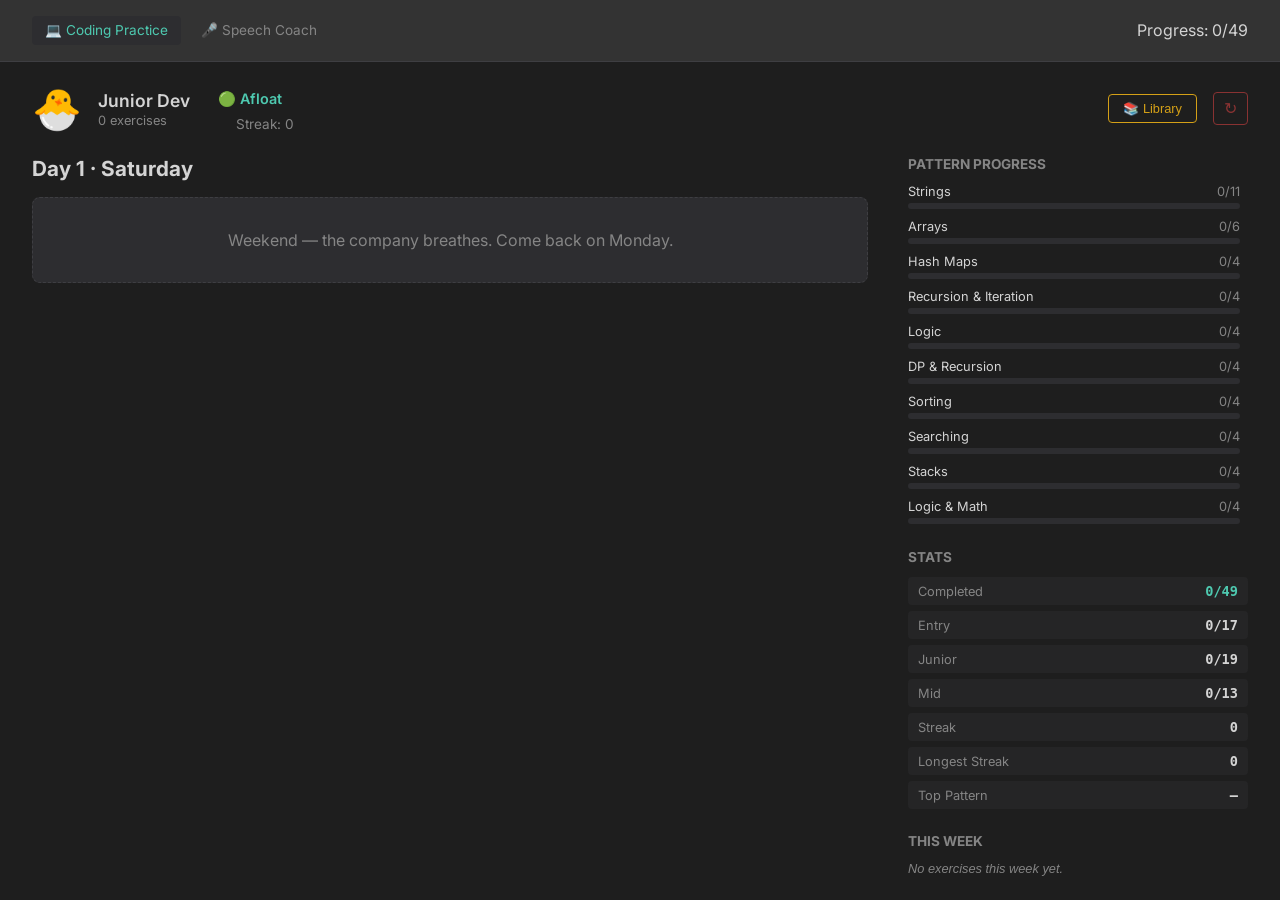
==== commit bd3d3fca: "ex-03-string-manipulation solution" ====
--- a/index.html
+++ b/index.html
@@ -10,7 +10,10 @@
 <body>
 
     <header>
-        <div class="logo">Tech Interview Prep</div>
+        <nav class="nav-bar">
+            <a href="index.html" class="nav-link active">💻 Coding Practice</a>
+            <a href="speech-coach/index.html" class="nav-link">🎤 Speech Coach</a>
+        </nav>
         <div class="header-right">
             <div class="timer-display" id="timer-display" style="display:none">
                 <span class="timer-label">Timer</span>
@@ -94,8 +97,7 @@
                 <div class="badge-row">
                     <span class="badge" id="ex-category">Category</span>
                     <span class="difficulty" id="ex-difficulty"></span>
-                    <span class="ticket-type-badge" id="ex-ticket-type"></span>
-                    <span class="ticket-id-badge" id="ex-ticket-id"></span>
+                    <span class="ticket-folder-badge" id="ex-folder-name"></span>
                 </div>
                 <h2 id="ex-title">Exercise Title</h2>
                 <div class="exercise-controls">
@@ -117,29 +119,38 @@
                 <ul id="ex-edge-cases"></ul>
             </div>
 
-            <div class="code-section" id="test-code-section">
-                <h3>Unit Tests (pytest)</h3>
-                <p>Copy this code into <code>test_solution.py</code>, then run <code>python -m pytest</code> to test your solution.</p>
-                <div class="code-block-wrapper">
-                    <button id="copy-btn" class="copy-btn">Copy Tests</button>
-                    <pre><code id="test-code"># Tests will appear here</code></pre>
+            <div class="solution-section">
+                <button id="show-reference-btn" class="ref-btn">&#x2705; Done &mdash; show reference solution</button>
+
+                <div id="compare-section" class="hidden">
+                    <div class="compare-panels">
+                        <div class="compare-col">
+                            <h3>Your code</h3>
+                            <textarea id="user-solution" placeholder="Paste your solution.py here to compare..."></textarea>
+                        </div>
+                        <div class="compare-col">
+                            <h3>Reference</h3>
+                            <div class="ref-code-box">
+                                <pre><code id="model-solution-content"></code></pre>
+                            </div>
+                            <div class="complexity-row">
+                                <span id="complexity-badge" class="complexity-badge hidden"></span>
+                            </div>
+                        </div>
+                    </div>
+
+                    <div class="checklist-section">
+                        <h3>Checklist</h3>
+                        <label class="chk-item"><input type="checkbox" id="chk-pytest"> Ran pytest locally</label>
+                        <label class="chk-item"><input type="checkbox" id="chk-push"> Pushed to GitHub</label>
+                        <label class="chk-item"><input type="checkbox" id="chk-pass"> Tests passed on Actions</label>
+                    </div>
+
+                    <div class="done-row">
+                        <button id="mark-done-btn" class="save-btn">Mark as completed &#x2714;</button>
+                        <span id="save-status" class="status-msg"></span>
+                    </div>
                 </div>
-            </div>
-
-            <div class="solution-section">
-                <h3>Your Solution</h3>
-                <textarea id="user-solution" placeholder="Write your Python solution here..."></textarea>
-                <div class="save-row">
-                    <button id="save-btn" class="save-btn">Save Progress</button>
-                    <span id="save-status" class="status-msg"></span>
-                    <span id="complexity-badge" class="complexity-badge hidden"></span>
-                    <button id="show-reference-btn" class="ref-btn hidden">Show Reference Solution</button>
-                </div>
-            </div>
-
-            <div id="model-solution-section" class="model-solution hidden">
-                <h3>Reference Solution</h3>
-                <pre><code id="model-solution-content"></code></pre>
             </div>
         </div>
     </main>
--- a/css/styles.css
+++ b/css/styles.css
@@ -28,6 +28,30 @@
     flex-direction: column;
 }
 
+.nav-bar {
+    display: flex;
+    gap: 0.5rem;
+}
+
+.nav-link {
+    color: var(--text-muted);
+    text-decoration: none;
+    padding: 0.4rem 0.8rem;
+    border-radius: 4px;
+    font-size: 0.85rem;
+    transition: all 0.2s;
+}
+
+.nav-link:hover {
+    background: #3e3e42;
+    color: var(--text-main);
+}
+
+.nav-link.active {
+    color: var(--success);
+    background: #2d2d30;
+}
+
 header {
     background-color: #333333;
     padding: 1rem 2rem;
@@ -36,12 +60,6 @@
     align-items: center;
     border-bottom: 1px solid var(--border);
     flex-shrink: 0;
-}
-
-.logo {
-    font-weight: 700;
-    font-size: 1.2rem;
-    color: var(--success);
 }
 
 .header-right {
@@ -237,13 +255,11 @@
     margin-bottom: 8px;
 }
 
-.ticket-id {
+.ticket-folder {
     font-family: 'JetBrains Mono', monospace;
-    font-size: 0.75rem;
-    color: var(--text-muted);
-    background: #1e1e1e;
-    padding: 2px 8px;
-    border-radius: 3px;
+    font-size: 0.8rem;
+    color: var(--accent);
+    font-weight: 600;
 }
 
 .ticket-type {
@@ -431,32 +447,14 @@
     font-weight: 600;
 }
 
-.ticket-type-badge {
-    font-size: 0.7rem;
-    font-weight: 600;
-    text-transform: uppercase;
-    padding: 3px 8px;
-    border-radius: 3px;
-}
-
-.ticket-type-badge.review {
-    background: rgba(78, 201, 176, 0.2);
-    color: var(--success);
-}
-
-.ticket-type-badge.new {
-    background: rgba(0, 122, 204, 0.2);
+.ticket-folder-badge {
+    font-family: 'JetBrains Mono', monospace;
+    font-size: 0.75rem;
+    background: rgba(0, 122, 204, 0.15);
+    border: 1px solid var(--accent);
+    padding: 3px 10px;
+    border-radius: 4px;
     color: var(--accent);
-}
-
-.ticket-id-badge {
-    font-family: 'JetBrains Mono', monospace;
-    font-size: 0.7rem;
-    background: #1e1e1e;
-    border: 1px solid var(--border);
-    padding: 3px 8px;
-    border-radius: 3px;
-    color: var(--text-muted);
 }
 
 .difficulty {
@@ -560,81 +558,54 @@
 }
 
 /* ===== CODE SECTION ===== */
-.code-section {
-    margin-bottom: 1.5rem;
-}
-
-.code-section h3 {
-    color: var(--text-muted);
-    font-size: 0.85rem;
-    text-transform: uppercase;
-    margin-bottom: 8px;
-}
-
-.code-section p {
-    font-size: 0.85rem;
-    color: var(--text-muted);
-    margin-bottom: 8px;
-}
-
-.code-section code {
-    background: #2d2d30;
-    padding: 2px 6px;
-    border-radius: 3px;
-    font-family: 'JetBrains Mono', monospace;
-    font-size: 0.85rem;
-}
-
-.code-block-wrapper {
-    position: relative;
-    background-color: #1e1e1e;
-    border: 1px solid var(--border);
-    border-radius: 4px;
-    padding: 1rem;
-}
-
-pre {
-    font-family: 'JetBrains Mono', monospace;
-    white-space: pre-wrap;
-    color: #9cdcfe;
-    font-size: 0.85rem;
-    line-height: 1.5;
-}
-
-.copy-btn {
-    position: absolute;
-    top: 10px;
-    right: 10px;
-    background-color: #3c3c3c;
-    border: 1px solid var(--border);
-    color: white;
-    padding: 5px 10px;
-    cursor: pointer;
-    font-size: 0.75rem;
-    border-radius: 4px;
-}
-
-.copy-btn:hover {
-    background-color: #4c4c4c;
-}
-
 /* ===== SOLUTION ===== */
 .solution-section {
     margin-bottom: 1.5rem;
 }
 
-.solution-section h3 {
+.ref-btn {
+    display: block;
+    width: 100%;
+    background: rgba(78, 201, 176, 0.1);
+    border: 2px solid var(--success);
+    color: var(--success);
+    padding: 14px 20px;
+    cursor: pointer;
+    font-size: 1rem;
+    font-weight: 600;
+    border-radius: 8px;
+    transition: background 0.15s;
+    text-align: center;
+}
+
+.ref-btn:hover {
+    background: rgba(78, 201, 176, 0.2);
+}
+
+/* ===== COMPARE PANELS ===== */
+.compare-panels {
+    display: flex;
+    gap: 1rem;
+    margin-top: 1.5rem;
+}
+
+.compare-col {
+    flex: 1;
+    min-width: 0;
+}
+
+.compare-col h3 {
     color: var(--text-muted);
     font-size: 0.85rem;
     text-transform: uppercase;
     margin-bottom: 8px;
 }
 
-textarea {
+.compare-col textarea {
     width: 100%;
-    min-height: 220px;
+    min-height: 300px;
     background-color: #1e1e1e;
-    color: #d4d4d4;
+    color: var(--text-main);
     border: 1px solid var(--border);
     padding: 1rem;
     font-family: 'JetBrains Mono', monospace;
@@ -646,27 +617,92 @@
     transition: border-color 0.15s;
 }
 
-textarea:focus {
+.compare-col textarea:focus {
     border-color: var(--accent);
 }
 
-.save-row {
+.ref-code-box {
+    background-color: #1e1e1e;
+    border: 1px solid var(--border);
+    border-radius: 4px;
+    padding: 1rem;
+    min-height: 300px;
+    max-height: 400px;
+    overflow-y: auto;
+}
+
+.ref-code-box pre {
+    margin: 0;
+    color: #ce9178;
+    white-space: pre-wrap;
+    font-size: 0.85rem;
+    line-height: 1.5;
+}
+
+.complexity-row {
+    margin-top: 10px;
+}
+
+.complexity-badge {
+    font-size: 0.75rem;
+    font-family: 'JetBrains Mono', monospace;
+    color: var(--gold);
+    background: rgba(212, 160, 23, 0.1);
+    border: 1px solid rgba(212, 160, 23, 0.3);
+    padding: 4px 10px;
+    border-radius: 4px;
+    display: inline-block;
+}
+
+/* ===== CHECKLIST ===== */
+.checklist-section {
+    margin-top: 1.5rem;
+    background: #252526;
+    padding: 1rem 1.25rem;
+    border-radius: 8px;
+    border: 1px solid var(--border);
+}
+
+.checklist-section h3 {
+    color: var(--text-muted);
+    font-size: 0.85rem;
+    text-transform: uppercase;
+    margin-bottom: 10px;
+}
+
+.chk-item {
+    display: flex;
+    align-items: center;
+    gap: 8px;
+    font-size: 0.9rem;
+    color: var(--text-main);
+    cursor: pointer;
+    margin-bottom: 6px;
+}
+
+.chk-item input[type="checkbox"] {
+    accent-color: var(--success);
+    width: 16px;
+    height: 16px;
+    cursor: pointer;
+}
+
+.done-row {
     display: flex;
     align-items: center;
     gap: 12px;
-    margin-top: 10px;
-    flex-wrap: wrap;
+    margin-top: 1rem;
 }
 
 .save-btn {
     background-color: var(--success);
     color: #1e1e1e;
     border: none;
-    padding: 10px 24px;
+    padding: 12px 28px;
     font-weight: 600;
     cursor: pointer;
-    border-radius: 4px;
-    font-size: 0.85rem;
+    border-radius: 6px;
+    font-size: 0.9rem;
     transition: opacity 0.15s;
 }
 
@@ -679,52 +715,7 @@
     color: var(--success);
 }
 
-.ref-btn {
-    background: transparent;
-    border: 1px dashed var(--gold);
-    color: var(--gold);
-    padding: 8px 16px;
-    cursor: pointer;
-    font-size: 0.8rem;
-    border-radius: 4px;
-}
-
-.ref-btn:hover {
-    background: rgba(212, 160, 23, 0.1);
-}
-
-/* ===== MODEL SOLUTION ===== */
-.model-solution {
-    background-color: #2d2d30;
-    padding: 1.5rem;
-    border-radius: 8px;
-    border-left: 3px solid var(--gold);
-    margin-bottom: 1.5rem;
-}
-
-.model-solution h3 {
-    color: var(--gold);
-    font-size: 0.85rem;
-    text-transform: uppercase;
-    margin-bottom: 10px;
-}
-
-.model-solution pre {
-    background: #1e1e1e;
-    padding: 1rem;
-    border-radius: 4px;
-    border: 1px solid var(--border);
-}
-
-.model-solution code {
-    color: #ce9178;
-}
-
 /* ===== WHITEBOARD ===== */
-#exercise-detail.whiteboard #test-code-section {
-    display: none;
-}
-
 #exercise-detail.whiteboard textarea {
     min-height: 350px;
     background-color: #1a1a1a;
@@ -882,12 +873,6 @@
 
 #library-btn:hover {
     background: rgba(212, 160, 23, 0.1);
-}
-
-/* ===== HIDE TICKET BADGES WHEN NOT ACTIVE ===== */
-.ticket-type-badge.hidden-badge,
-.ticket-id-badge.hidden-badge {
-    display: none !important;
 }
 
 /* ===== RESET BUTTON ===== */
@@ -1030,13 +1015,4 @@
     font-style: italic;
 }
 
-.complexity-badge {
-    font-size: 0.75rem;
-    font-family: 'JetBrains Mono', monospace;
-    color: var(--gold);
-    background: rgba(212, 160, 23, 0.1);
-    border: 1px solid rgba(212, 160, 23, 0.3);
-    padding: 4px 10px;
-    border-radius: 4px;
-    white-space: nowrap;
-}
+
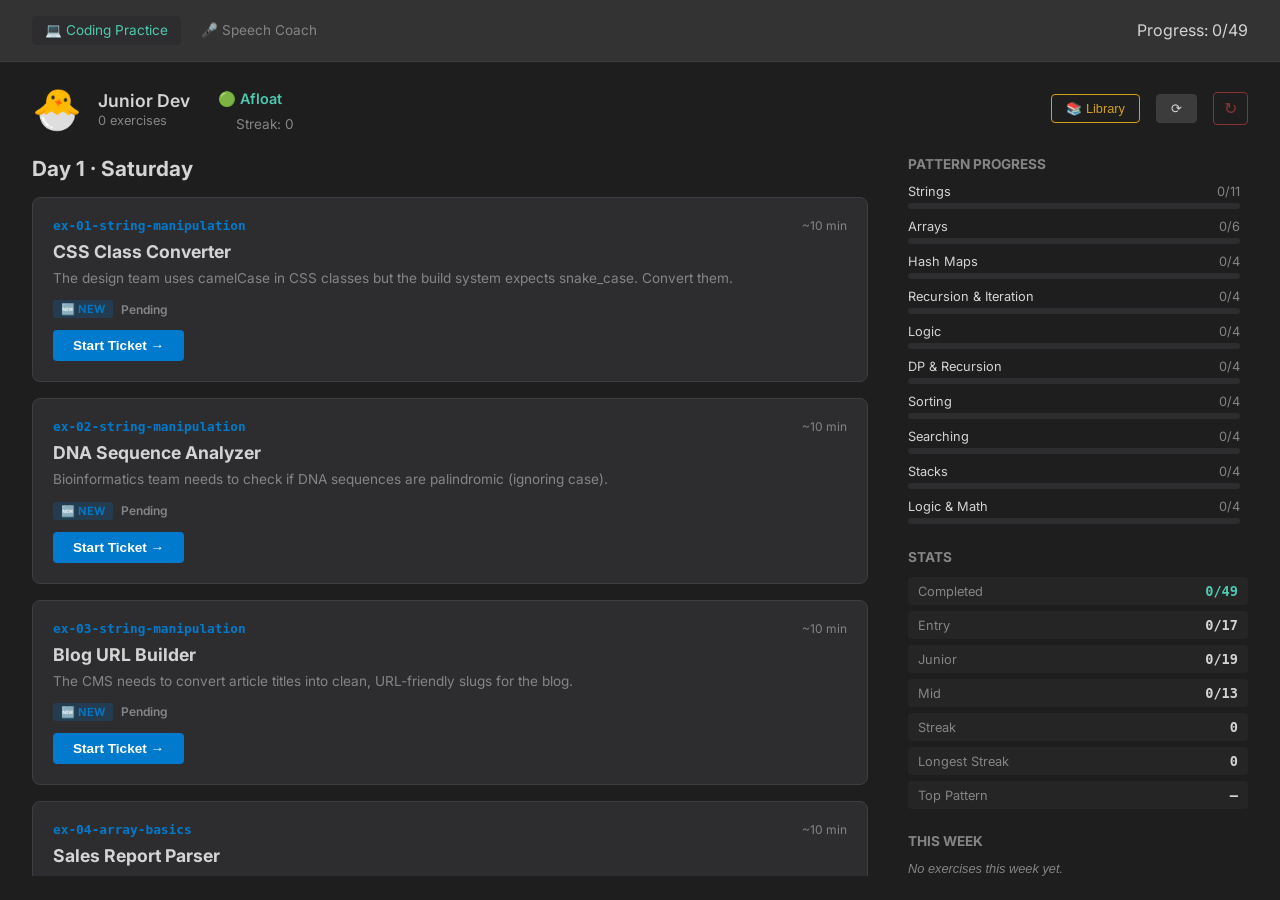
==== commit 4926b99f: "App improvements" ====
--- a/index.html
+++ b/index.html
@@ -41,6 +41,7 @@
                     <div class="streak-display">Streak: <span id="streak-count">0</span></div>
                 </div>
                 <button id="library-btn" class="ctrl-btn">&#x1F4DA; Library</button>
+                <button id="regen-btn" class="ctrl-btn" title="Generate 5 new tickets">&#x27F3;</button>
                 <button id="reset-btn" class="ctrl-btn reset-btn" title="Reset all progress">&#x21BB;</button>
             </div>
 
@@ -155,10 +156,10 @@
         </div>
     </main>
 
-    <script src="js/state.js"></script>
-    <script src="js/data.js"></script>
-    <script src="js/scheduler.js"></script>
-    <script src="js/dashboard.js"></script>
-    <script src="js/app.js"></script>
+    <script src="js/state.js?v=3"></script>
+    <script src="js/data.js?v=3"></script>
+    <script src="js/scheduler.js?v=3"></script>
+    <script src="js/dashboard.js?v=3"></script>
+    <script src="js/app.js?v=3"></script>
 </body>
 </html>
